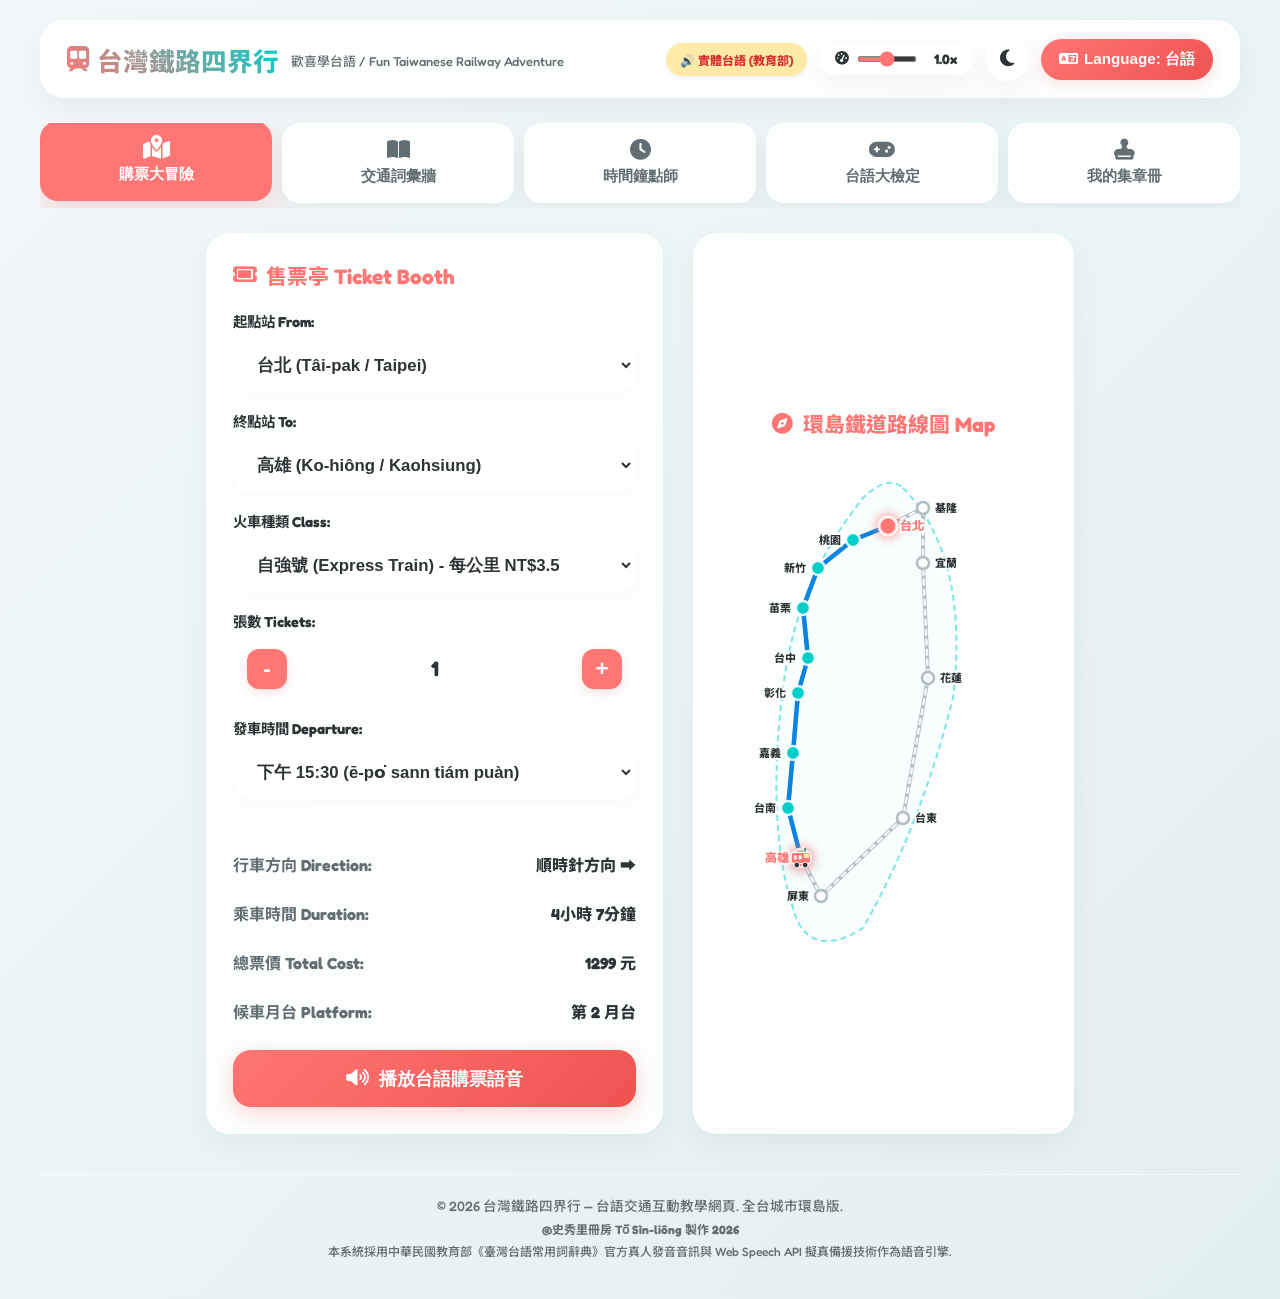
==== index.html @ 5607ff61 "feat: 加入高鐵12站 & 台鐵60+小站詞彙卡至交通詞彙牆 - 新增 hsrStations 陣列 (南港→左營共12站，含台羅拼音) - 新增 traSmallStations 陣列 (西部幹" ====
<!DOCTYPE html>
<html lang="zh-Hant" data-theme="light">
<head>
    <meta charset="UTF-8">
    <meta name="viewport" content="width=device-width, initial-scale=1.0">
    <title>台灣鐵路四界行 — 歡喜學台語 (Tâi-oân Hoé-chhia冒險!)</title>
    <!-- Fonts -->
    <link href="https://fonts.googleapis.com/css2?family=Fredoka:wght@300..700&family=Noto+Sans+TC:wght@100..900&family=Outfit:wght@100..900&display=swap" rel="stylesheet">
    <!-- Font Awesome -->
    <link rel="stylesheet" href="https://cdnjs.cloudflare.com/ajax/libs/font-awesome/6.4.0/css/all.min.css">
    <link rel="stylesheet" href="style.css">
</head>
<body>

    <!-- Header Section -->
    <header>
        <div class="logo-section">
            <h1 id="ui-title"><i class="fa-solid fa-train-subway"></i> 台灣鐵路四界行</h1>
            <small id="ui-subtitle">歡喜學台語 / Fun Taiwanese Railway Adventure</small>
        </div>
        <div class="header-controls">
            <!-- Speech Engine Badge -->
            <span id="speech-engine-badge" class="speech-badge badge-google">🔊 實體台語 (教育部)</span>
            <!-- Speech Rate Slider -->
            <div class="rate-controller" title="調整台語語速 (Speech Speed)">
                <i class="fa-solid fa-gauge-high"></i>
                <input type="range" id="speech-rate" min="0.5" max="1.5" step="0.1" value="1.0" onchange="updateSpeechRate(this.value)" oninput="updateSpeechRateLabel(this.value)" aria-label="Adjust speech rate">
                <span id="speech-rate-label" class="rate-label">1.0x</span>
            </div>
            <!-- Dark Mode Toggle -->
            <button id="theme-toggle-btn" class="btn-icon" onclick="toggleTheme()" aria-label="Toggle Theme" title="切換深色模式">
                <i class="fa-solid fa-moon"></i>
            </button>
            <!-- Language Toggle -->
            <button id="lang-toggle-btn" class="lang-btn" onclick="toggleLanguage()">
                <i class="fa-solid fa-language"></i> <span id="lang-toggle-text">Language: 台語</span>
            </button>
        </div>
    </header>

    <!-- Navigation Tabs -->
    <nav class="nav-tabs" aria-label="Main Navigation">
        <button id="tab-adventure-btn" class="tab-trigger active" onclick="switchTab('adventure')">
            <i class="fa-solid fa-map-location-dot"></i>
            <span id="ui-tab-adventure">購票大冒險</span>
        </button>
        <button id="tab-vocab-btn" class="tab-trigger" onclick="switchTab('vocab')">
            <i class="fa-solid fa-book-open"></i>
            <span id="ui-tab-vocab">交通詞彙牆</span>
        </button>
        <button id="tab-time-btn" class="tab-trigger" onclick="switchTab('time')">
            <i class="fa-solid fa-clock"></i>
            <span id="ui-tab-time">時間鐘點師</span>
        </button>
        <button id="tab-quiz-btn" class="tab-trigger" onclick="switchTab('quiz')">
            <i class="fa-solid fa-gamepad"></i>
            <span id="ui-tab-quiz">台語大檢定</span>
        </button>
        <button id="tab-stamps-btn" class="tab-trigger" onclick="switchTab('stamps')">
            <i class="fa-solid fa-stamp"></i>
            <span id="ui-tab-stamps">我的集章冊</span>
        </button>
    </nav>

    <!-- Main Content Area -->
    <main>
        <!-- Tab 1: Adventure & Booking -->
        <section id="panel-adventure" class="tab-panel adventure-grid active">
            <!-- Interactive Ticket Booth Card -->
            <div class="card">
                <h2 class="card-title" id="ui-booth-title"><i class="fa-solid fa-ticket"></i> 售票亭 Ticket Booth</h2>
                
                <div class="form-group">
                    <label for="start-station" id="ui-label-from">起點站 From:</label>
                    <select id="start-station" onchange="calculateJourney()"></select>
                </div>

                <div class="form-group">
                    <label for="end-station" id="ui-label-to">終點站 To:</label>
                    <select id="end-station" onchange="calculateJourney()"></select>
                </div>

                <div class="form-group">
                    <label for="train-class" id="ui-label-class">火車種類 Class:</label>
                    <select id="train-class" onchange="calculateJourney()">
                        <option value="local">區間車 (Local Train) - 每公里 NT$2.0</option>
                        <option value="express" selected>自強號 (Express Train) - 每公里 NT$3.5</option>
                    </select>
                </div>

                <div class="form-group">
                    <label id="ui-label-passengers">張數 Tickets:</label>
                    <div class="ticket-stepper">
                        <button id="btn-dec-passengers" class="stepper-btn" onclick="changePassengers(-1)" aria-label="Decrease tickets">-</button>
                        <span id="passenger-count" class="stepper-value">1</span>
                        <button id="btn-inc-passengers" class="stepper-btn" onclick="changePassengers(1)" aria-label="Increase tickets">+</button>
                    </div>
                </div>

                <div class="form-group">
                    <label for="departure-time" id="ui-label-dep-time">發車時間 Departure:</label>
                    <select id="departure-time" onchange="calculateJourney()">
                        <option value="08:00">早上 08:00 (tshán-khí peh tiám)</option>
                        <option value="10:30">早上 10:30 (tshán-khí tsa̍p tiám puàn)</option>
                        <option value="13:15">下午 13:15 (ē-po͘ tsı̍t tiám tsa̍p-gōo hun)</option>
                        <option value="15:30" selected>下午 15:30 (ē-po͘ sann tiám puàn)</option>
                        <option value="18:45">晚上 18:45 (am-sî la̍k tiám sì-tsa̍p-gōo hun)</option>
                        <option value="20:00">晚上 20:00 (am-sî peh tiám)</option>
                    </select>
                </div>

                <hr style="border: none; border-top: 1px solid var(--card-border); margin: 20px 0;">

                <!-- Results display -->
                <div class="info-display">
                    <div class="info-row">
                        <span class="info-label" id="ui-info-direction">行車方向 Direction:</span>
                        <span class="info-value"><span id="info-direction">-</span></span>
                    </div>
                    <div class="info-row">
                        <span class="info-label" id="ui-info-duration">乘車時間 Duration:</span>
                        <span class="info-value"><span id="info-duration">-</span></span>
                    </div>
                    <div class="info-row">
                        <span class="info-label" id="ui-info-cost">總票價 Total Cost:</span>
                        <span class="info-value"><span id="info-cost">-</span></span>
                    </div>
                    <div class="info-row">
                        <span class="info-label" id="ui-info-platform">候車月台 Platform:</span>
                        <span class="info-value"><span id="info-platform">-</span></span>
                    </div>
                </div>

                <!-- CTA Audio buttons -->
                <button id="play-journey-btn" class="btn-cta" onclick="playFullJourneyAudio()" disabled>
                    <i class="fa-solid fa-volume-high animate-bounce"></i> <span id="ui-btn-play-journey">播放台語購票語音</span>
                </button>

                <!-- Sentence breakdown display -->
                <div id="journey-sentence-box" class="sentence-display">
                    <p class="sentence-zh" id="journey-sentence-zh"></p>
                    <p class="sentence-tw" id="journey-sentence-tw"></p>
                </div>
            </div>

            <!-- SVG Taiwan Map Card -->
            <div class="card map-card">
                <h2 class="card-title" id="ui-map-title"><i class="fa-solid fa-compass"></i> 環島鐵道路線圖 Map</h2>
                
                <div class="map-svg-container" id="map-container">
                    <!-- Train marker moving along path -->
                    <div id="train-marker" class="train-marker">
                        <svg class="train-icon-svg" viewBox="0 0 100 100">
                            <rect x="15" y="30" width="70" height="40" rx="10" fill="#FF7675" stroke="#FFFFFF" stroke-width="4"/>
                            <rect x="60" y="35" width="20" height="15" rx="3" fill="#FFEAA7"/>
                            <rect x="25" y="40" width="10" height="15" rx="2" fill="#EBF4F6"/>
                            <rect x="42" y="40" width="10" height="15" rx="2" fill="#EBF4F6"/>
                            <circle cx="35" cy="75" r="10" fill="#2D3436" stroke="#FFFFFF" stroke-width="3"/>
                            <circle cx="65" cy="75" r="10" fill="#2D3436" stroke="#FFFFFF" stroke-width="3"/>
                            <path d="M 65 30 L 70 15 L 60 15 Z" fill="#636E72" /> <!-- Smoke stack -->
                            <circle cx="58" cy="10" r="5" fill="#E8F9FF" opacity="0.8"/> <!-- Smoke bubble -->
                        </svg>
                    </div>

                    <!-- SVG Map elements drawn dynamically in app.js -->
                    <svg id="svg-map" width="320" height="500" viewBox="0 0 320 500">
                        <!-- Taiwan boundary contour (simplified SVG path) -->
                        <path class="taiwan-outline" d="M 180 30 C 230 80, 240 160, 230 240 C 210 320, 180 400, 140 470 C 110 490, 80 490, 70 450 C 50 390, 50 310, 60 230 C 70 150, 100 90, 140 40 C 155 25, 170 20, 180 30 Z" />
                        
                        <!-- Circular railway track path -->
                        <path id="svg-rail-track" class="rail-track" d="" />
                        <path id="svg-rail-track-dashed" class="rail-track-dashed" d="" />
                        <path id="svg-rail-active-path" class="rail-active-path" d="" />

                        <!-- Group for station points -->
                        <g id="svg-stations-group"></g>
                    </svg>
                </div>
            </div>
        </section>

        <!-- Tab 2: Vocabulary Wall -->
        <section id="panel-vocab" class="tab-panel card">
            <h2 class="card-title" id="ui-vocab-title"><i class="fa-solid fa-book-open"></i> 交通台語詞彙牆 Vocabulary</h2>
            <!-- Filter buttons -->
            <div class="vocab-filter">
                <button class="filter-btn active" id="btn-filter-all" onclick="filterVocab('all')">全部 All</button>
                <button class="filter-btn" id="btn-filter-vehicles" onclick="filterVocab('vehicles')">交通工具 Vehicles</button>
                <button class="filter-btn" id="btn-filter-stations" onclick="filterVocab('stations')">鐵路場景 Stations</button>
                <button class="filter-btn filter-btn-tra" id="btn-filter-tra-station" onclick="filterVocab('tra-station')">🚂 台鐵各站 TRA</button>
                <button class="filter-btn filter-btn-hsr" id="btn-filter-hsr-station" onclick="filterVocab('hsr-station')">🚄 高鐵各站 HSR</button>
            </div>
            <!-- Vocabulary Grid -->
            <div class="vocab-grid" id="vocab-container"></div>
        </section>

        <!-- Tab 3: Interactive Time / Clock Trainer -->
        <section id="panel-time" class="tab-panel two-col-layout">
            <!-- Left: Interactive Clock -->
            <div class="card clock-container">
                <h2 class="card-title" id="ui-clock-title"><i class="fa-solid fa-circle-notch"></i> 撥撥看時鐘 Clock Trainer</h2>
                
                <div class="interactive-clock" id="interactive-clock">
                    <div class="clock-face">
                        <div class="clock-number clock-12">12</div>
                        <div class="clock-number clock-3">3</div>
                        <div class="clock-number clock-6">6</div>
                        <div class="clock-number clock-9">9</div>
                        <div class="clock-center"></div>
                        <!-- Clock hands -->
                        <div id="clock-hour-hand" class="clock-hand hour"></div>
                        <div id="clock-min-hand" class="clock-hand minute"></div>
                    </div>
                </div>

                <div class="clock-setter-panel">
                    <div class="time-readout" id="clock-time-digital">15:30</div>
                    <div class="time-readout-pinyin" id="clock-time-tw">下午三點半<br><small>ē-po͘ sann tiám puàn</small></div>
                </div>
            </div>

            <!-- Right: Time Learning & Control -->
            <div class="card">
                <h2 class="card-title" id="ui-time-learn-title"><i class="fa-solid fa-graduation-cap"></i> 時間台語發音教室</h2>
                
                <div class="form-group">
                    <label id="ui-label-adjust-time">微調時間 Adjust Time:</label>
                    <div class="clock-controls">
                        <button class="btn-ctrl" id="btn-clock-dec-1h" onclick="adjustClockTime(-60)" title="減少一小時"><i class="fa-solid fa-circle-minus"></i> -1h</button>
                        <button class="btn-ctrl" id="btn-clock-dec-15m" onclick="adjustClockTime(-15)" title="減少十五分"><i class="fa-solid fa-minus"></i> -15m</button>
                        <button class="btn-ctrl" id="btn-clock-inc-15m" onclick="adjustClockTime(15)" title="增加十五分"><i class="fa-solid fa-plus"></i> +15m</button>
                        <button class="btn-ctrl" id="btn-clock-inc-1h" onclick="adjustClockTime(60)" title="增加一小時"><i class="fa-solid fa-circle-plus"></i> +1h</button>
                    </div>
                </div>

                <!-- Fast preset options -->
                <div class="form-group" style="margin-top: 25px;">
                    <label id="ui-label-preset-time">常見火車發車時間 Presets:</label>
                    <div style="display: flex; flex-wrap: wrap; gap: 10px; margin-top: 8px;">
                        <button class="btn-ctrl" id="btn-clock-preset-8-0" onclick="setClockTime(8, 0)">08:00 (八點整)</button>
                        <button class="btn-ctrl" id="btn-clock-preset-10-30" onclick="setClockTime(10, 30)">10:30 (十點半)</button>
                        <button class="btn-ctrl" id="btn-clock-preset-12-15" onclick="setClockTime(12, 15)">12:15 (十二點十五分)</button>
                        <button class="btn-ctrl" id="btn-clock-preset-15-30" onclick="setClockTime(15, 30)">15:30 (三點半)</button>
                        <button class="btn-ctrl" id="btn-clock-preset-17-45" onclick="setClockTime(17, 45)">17:45 (五點四十五分)</button>
                        <button class="btn-ctrl" id="btn-clock-preset-20-0" onclick="setClockTime(20, 0)">20:00 (八點整)</button>
                    </div>
                </div>

                <hr style="border: none; border-top: 1px solid var(--card-border); margin: 25px 0;">

                <button class="btn-cta" id="play-clock-btn" onclick="playClockAudio()">
                    <i class="fa-solid fa-volume-high animate-bounce"></i> <span id="ui-btn-play-clock">播放台語時間發音</span>
                </button>
            </div>
        </section>

        <!-- Tab 4: Challenges & Quiz -->
        <section id="panel-quiz" class="tab-panel card">
            <h2 class="card-title" id="ui-quiz-title"><i class="fa-solid fa-gamepad"></i> 台語大檢定 Challenge Mode</h2>

            <!-- Welcome/Select Mode panel -->
            <div id="quiz-welcome-panel" class="quiz-welcome">
                <span class="welcome-emoji">🎫</span>
                <h3 style="font-size: 1.6rem; font-weight: 800; margin-bottom: 10px;" id="ui-quiz-welcome-title">準備接受台語大挑戰了嗎？</h3>
                <p style="color: var(--text-light); line-height: 1.6;" id="ui-quiz-welcome-desc">
                    我們提供兩大交通檢定關卡！點選按鈕後將隨機播放 10 題台語語音，在時限內選出正確答案。
                    答對 8 題以上即可解鎖該城市的精美火車紀念印章喔！
                </p>
                <div class="quiz-select-btns">
                    <button class="btn-quiz-select primary" id="btn-quiz-seller" onclick="startQuiz('seller')">
                        <i class="fa-solid fa-user-tie"></i>
                        <span id="ui-quiz-seller-name">售票員聽力挑戰</span>
                        <small style="font-weight: 500; font-size: 0.75rem; opacity: 0.8;">目的地與車票數量聽力</small>
                    </button>
                    <button class="btn-quiz-select" id="btn-quiz-time" onclick="startQuiz('time')">
                        <i class="fa-solid fa-clock-rotate-left"></i>
                        <span id="ui-quiz-time-name">發車時刻聽力挑戰</span>
                        <small style="font-weight: 500; font-size: 0.75rem; opacity: 0.8;">火車時刻與時間聽力</small>
                    </button>
                </div>
            </div>

            <!-- Active Quiz panel -->
            <div id="quiz-game-panel" class="quiz-container">
                <div class="quiz-header">
                    <div class="quiz-stat"><i class="fa-solid fa-circle-question"></i> <span id="quiz-progress-text">問題 1 / 10</span></div>
                    <div class="quiz-stat" id="quiz-score-display"><i class="fa-solid fa-star" style="color: var(--accent);"></i> 分數: 0</div>
                    <div class="quiz-stat" id="quiz-timer-display" style="color: var(--primary);"><i class="fa-solid fa-hourglass-half"></i> 剩餘: 20s</div>
                </div>

                <!-- Timer progress bar -->
                <div class="timer-bar-container">
                    <div id="quiz-timer-bar" class="timer-bar"></div>
                </div>

                <div class="quiz-body">
                    <!-- Play voice button -->
                    <div class="audio-box">
                        <button class="btn-play-audio" id="quiz-audio-play-btn" onclick="playQuizQuestionAudio()" aria-label="Play question audio">
                            <i class="fa-solid fa-volume-high"></i>
                        </button>
                    </div>

                    <p class="quiz-question-txt" id="quiz-question-prompt">請點擊上方按鈕播放題目，並選出正確答案：</p>

                    <!-- Multiple choice options -->
                    <div class="quiz-options" id="quiz-options-container">
                        <button class="option-btn">選項一</button>
                        <button class="option-btn">選項二</button>
                        <button class="option-btn">選項三</button>
                        <button class="option-btn">選項四</button>
                    </div>

                    <div class="quiz-feedback" id="quiz-feedback-text"></div>
                </div>
            </div>

            <!-- Quiz Result panel -->
            <div id="quiz-result-panel" class="quiz-result">
                <div class="result-header" id="quiz-result-title">挑戰結束！</div>
                <div class="result-score" id="quiz-result-score">您的得分：8 / 10 題</div>
                
                <div class="result-rewards" id="quiz-rewards-box">
                    <p class="stamp-unlock-txt" id="quiz-unlock-stamp-label"><i class="fa-solid fa-gift"></i> 恭喜獲得新車站紀念章！</p>
                    <div class="unlocked-stamp-item" id="quiz-unlocked-stamp-display">
                        <!-- Filled in dynamically -->
                    </div>
                </div>

                <button class="btn-cta" id="quiz-retry-btn" onclick="resetQuizInterface()">
                    <i class="fa-solid fa-rotate-left"></i> <span id="ui-btn-retry">返回檢定選單</span>
                </button>
            </div>
        </section>

        <!-- Tab 5: Stamps Booklet -->
        <section id="panel-stamps" class="tab-panel card">
            <h2 class="card-title" id="ui-stamps-title"><i class="fa-solid fa-stamp"></i> 我的鐵道集章冊 Stamp Album</h2>
            <p style="color: var(--text-light); margin-bottom: 25px;" id="ui-stamps-desc">
                在「台語大檢定」中答對 8 題以上即可隨機獲得一個城市的限定紀念章。收集越多，代表你已經搭著火車玩遍了全台灣！
            </p>
            <!-- Grid of stamps -->
            <div class="stamp-grid" id="stamps-container"></div>
        </section>
    </main>

    <!-- Footer -->
    <footer>
        <p>© 2026 台灣鐵路四界行 — 台語交通互動教學網頁. 全台城市環島版.</p>
        <p style="font-size: 0.75rem; margin-top: 5px; font-weight: 700;">@史秀里冊房 Tō͘ Sìn-liông 製作 2026</p>
        <p style="font-size: 0.75rem; margin-top: 5px;">本系統採用中華民國教育部《臺灣台語常用詞辭典》官方真人發音音訊與 Web Speech API 擬真備援技術作為語音引擎.</p>
    </footer>

    <script src="app.js"></script>
</body>
</html>
---- style.css ----
:root {
    --primary: #FF7675;
    --primary-hover: #EF5350;
    --secondary: #00CEC9;
    --secondary-hover: #00B894;
    --accent: #FFEAA7;
    --bg-gradient: linear-gradient(135deg, #F3F8FA 0%, #EBF4F6 50%, #E2EFF1 100%);
    --card-bg: rgba(255, 255, 255, 0.85);
    --card-border: rgba(255, 255, 255, 0.6);
    --text: #2D3436;
    --text-light: #636E72;
    --rail-color: #B2BEC3;
    --rail-active: #0984E3;
    --shadow: 0 10px 30px rgba(0, 0, 0, 0.05);
    --shadow-active: 0 15px 35px rgba(255, 118, 117, 0.25);
    --border-radius: 24px;
    --transition: all 0.3s cubic-bezier(0.4, 0, 0.2, 1);
}

[data-theme="dark"] {
    --primary: #FF7675;
    --primary-hover: #FF8E8D;
    --secondary: #00CEC9;
    --secondary-hover: #81ECEC;
    --accent: #FDCB6E;
    --bg-gradient: linear-gradient(135deg, #1E272E 0%, #0F171E 100%);
    --card-bg: rgba(30, 39, 46, 0.85);
    --card-border: rgba(255, 255, 255, 0.1);
    --text: #F5F6FA;
    --text-light: #A5B1C2;
    --rail-color: #485460;
    --rail-active: #00D2D3;
    --shadow: 0 10px 30px rgba(0, 0, 0, 0.3);
    --shadow-active: 0 15px 35px rgba(255, 118, 117, 0.4);
}

* {
    box-sizing: border-box;
    margin: 0;
    padding: 0;
    -webkit-tap-highlight-color: transparent;
}

body {
    font-family: 'Fredoka', 'Noto Sans TC', 'Outfit', sans-serif;
    background: var(--bg-gradient);
    color: var(--text);
    min-height: 100vh;
    padding: 20px 10px;
    display: flex;
    flex-direction: column;
    align-items: center;
    transition: background 0.5s ease, color 0.3s ease;
    overflow-x: hidden;
}

header {
    width: 100%;
    max-width: 1200px;
    display: flex;
    justify-content: space-between;
    align-items: center;
    padding: 15px 25px;
    background: var(--card-bg);
    backdrop-filter: blur(15px);
    -webkit-backdrop-filter: blur(15px);
    border: 2px solid var(--card-border);
    border-radius: var(--border-radius);
    box-shadow: var(--shadow);
    margin-bottom: 25px;
    transition: var(--transition);
}

.logo-section {
    display: flex;
    align-items: center;
    gap: 12px;
}

.logo-section h1 {
    font-size: 1.6rem;
    font-weight: 800;
    background: linear-gradient(45deg, var(--primary), var(--secondary));
    -webkit-background-clip: text;
    -webkit-text-fill-color: transparent;
    display: flex;
    align-items: center;
    gap: 8px;
}

.logo-section small {
    display: block;
    font-size: 0.8rem;
    color: var(--text-light);
    font-weight: 500;
    margin-top: 2px;
}

.header-controls {
    display: flex;
    align-items: center;
    gap: 12px;
}

.btn-icon {
    background: var(--card-bg);
    border: 2px solid var(--card-border);
    color: var(--text);
    width: 44px;
    height: 44px;
    border-radius: 50%;
    cursor: pointer;
    display: flex;
    align-items: center;
    justify-content: center;
    font-size: 1.2rem;
    box-shadow: var(--shadow);
    transition: var(--transition);
}

.btn-icon:hover {
    transform: translateY(-2px) scale(1.05);
    background: var(--primary);
    color: white;
    border-color: var(--primary);
}

.lang-btn {
    background: linear-gradient(135deg, var(--primary) 0%, var(--primary-hover) 100%);
    color: white;
    border: none;
    padding: 10px 18px;
    font-size: 0.95rem;
    font-weight: 700;
    border-radius: 50px;
    cursor: pointer;
    box-shadow: 0 4px 15px rgba(255, 118, 117, 0.2);
    display: flex;
    align-items: center;
    gap: 6px;
    transition: var(--transition);
}

.lang-btn:hover {
    transform: translateY(-2px);
    box-shadow: 0 6px 20px rgba(255, 118, 117, 0.35);
}

/* Navigation Tabs */
.nav-tabs {
    width: 100%;
    max-width: 1200px;
    display: flex;
    gap: 10px;
    margin-bottom: 25px;
    overflow-x: auto;
    padding-bottom: 5px;
    scrollbar-width: none; /* Firefox */
}

.nav-tabs::-webkit-scrollbar {
    display: none; /* Safari and Chrome */
}

.tab-trigger {
    flex: 1;
    min-width: 120px;
    padding: 14px 10px;
    background: var(--card-bg);
    backdrop-filter: blur(10px);
    border: 2px solid var(--card-border);
    border-radius: 18px;
    color: var(--text-light);
    font-size: 0.95rem;
    font-weight: 700;
    cursor: pointer;
    display: flex;
    flex-direction: column;
    align-items: center;
    gap: 6px;
    box-shadow: var(--shadow);
    transition: var(--transition);
}

.tab-trigger i {
    font-size: 1.3rem;
    transition: var(--transition);
}

.tab-trigger:hover {
    color: var(--primary);
    transform: translateY(-2px);
    border-color: var(--primary);
}

.tab-trigger.active {
    background: var(--primary);
    color: white;
    border-color: var(--primary);
    box-shadow: var(--shadow-active);
    transform: translateY(-2px);
}

.tab-trigger.active i {
    transform: scale(1.15);
}

/* Panels */
.tab-panel {
    display: none;
    width: 100%;
    max-width: 1200px;
    animation: fadeIn 0.4s ease forwards;
}

.tab-panel.active {
    display: grid;
}

@keyframes fadeIn {
    from {
        opacity: 0;
        transform: translateY(10px);
    }
    to {
        opacity: 1;
        transform: translateY(0);
    }
}

/* Grid Layouts */
.adventure-grid {
    grid-template-columns: 1.2fr 1fr;
    gap: 30px;
}

.two-col-layout {
    grid-template-columns: 1fr 1.2fr;
    gap: 30px;
}

@media (max-width: 900px) {
    header {
        flex-direction: column;
        gap: 15px;
        text-align: center;
        padding: 20px;
    }
    
    .logo-section {
        flex-direction: column;
        gap: 4px;
        align-items: center;
    }
    
    .header-controls {
        flex-wrap: wrap;
        justify-content: center;
        gap: 10px;
        width: 100%;
    }

    .adventure-grid, .two-col-layout {
        grid-template-columns: 1fr;
    }
}

@media (max-width: 600px) {
    header {
        padding: 10px 15px;
        margin-bottom: 15px;
    }
    
    .logo-section h1 {
        font-size: 1.25rem;
    }
    
    .logo-section small {
        font-size: 0.7rem;
    }
    
    .header-controls {
        gap: 8px;
    }
    
    .speech-badge {
        font-size: 0.7rem;
        padding: 6px 10px;
    }
    
    .rate-controller {
        padding: 4px 10px;
        font-size: 0.75rem;
        gap: 6px;
    }
    
    .rate-controller input[type="range"] {
        width: 45px;
    }
    
    .rate-label {
        min-width: 25px;
    }
    
    .lang-btn {
        padding: 6px 12px;
        font-size: 0.8rem;
    }
    
    .btn-icon {
        width: 36px;
        height: 36px;
        font-size: 1rem;
    }
    
    .tab-trigger {
        min-width: 95px;
        padding: 10px 6px;
        font-size: 0.8rem;
        border-radius: 14px;
        gap: 4px;
    }
    
    .tab-trigger i {
        font-size: 1.05rem;
    }
    
    .card {
        padding: 15px;
        border-radius: 18px;
    }

    .card-title {
        font-size: 1.15rem;
        margin-bottom: 15px;
    }
    
    .clock-controls {
        display: grid;
        grid-template-columns: 1fr 1fr;
        gap: 10px;
        width: 100%;
        max-width: 280px;
        margin: 0 auto;
    }
    
    .btn-ctrl {
        padding: 8px 12px;
        font-size: 0.85rem;
        justify-content: center;
    }
    
    .quiz-select-btns {
        flex-direction: column;
        width: 100%;
        max-width: 320px;
        margin: 25px auto 0;
        gap: 12px;
    }
    
    .btn-quiz-select {
        width: 100%;
        padding: 12px 20px;
        font-size: 1rem;
    }
    
    .vocab-filter {
        flex-wrap: wrap;
        gap: 6px;
    }
    
    .filter-btn {
        padding: 6px 12px;
        font-size: 0.85rem;
    }
}

/* Cards */
.card {
    background: var(--card-bg);
    backdrop-filter: blur(15px);
    -webkit-backdrop-filter: blur(15px);
    border: 2px solid var(--card-border);
    border-radius: var(--border-radius);
    padding: 25px;
    box-shadow: var(--shadow);
    transition: var(--transition);
    position: relative;
    overflow: hidden;
}

.card:hover {
    box-shadow: 0 15px 35px rgba(0, 0, 0, 0.08);
}

.card-title {
    font-size: 1.3rem;
    font-weight: 800;
    margin-bottom: 20px;
    color: var(--primary);
    display: flex;
    align-items: center;
    gap: 10px;
}

.badge-row {
    display: flex;
    justify-content: flex-end;
    margin-bottom: 15px;
}

.speech-badge {
    font-size: 0.75rem;
    font-weight: 800;
    padding: 8px 14px;
    border-radius: 50px;
    box-shadow: 0 2px 5px rgba(0,0,0,0.05);
    transition: var(--transition);
}

.rate-controller {
    display: flex;
    align-items: center;
    gap: 8px;
    background: var(--card-bg);
    border: 2px solid var(--card-border);
    padding: 6px 14px;
    border-radius: 50px;
    box-shadow: var(--shadow);
    color: var(--text);
    font-size: 0.85rem;
    font-weight: 700;
}

.rate-controller input[type="range"] {
    width: 60px;
    accent-color: var(--primary);
    cursor: pointer;
    height: 6px;
    border-radius: 3px;
    outline: none;
}

.rate-label {
    min-width: 32px;
    text-align: right;
    font-variant-numeric: tabular-nums;
}

.badge-google {
    background: #FFEAA7;
    color: #D63031;
}

.badge-local {
    background: #E17055;
    color: white;
}

/* Form Controls */
.form-group {
    margin-bottom: 18px;
}

.form-group label {
    display: block;
    font-weight: 700;
    font-size: 0.9rem;
    margin-bottom: 8px;
    color: var(--text);
}

select {
    width: 100%;
    padding: 14px 18px;
    font-size: 1.05rem;
    font-weight: 600;
    color: var(--text);
    background: var(--card-bg);
    border: 2px solid var(--card-border);
    border-radius: 16px;
    outline: none;
    cursor: pointer;
    box-shadow: 0 4px 10px rgba(0,0,0,0.02);
    transition: var(--transition);
}

select:focus {
    border-color: var(--primary);
    box-shadow: 0 0 0 4px rgba(255, 118, 117, 0.15);
}

.ticket-stepper {
    display: flex;
    align-items: center;
    justify-content: space-between;
    padding: 8px 12px;
    border: 2px solid var(--card-border);
    border-radius: 16px;
    background: rgba(255, 255, 255, 0.3);
}

.stepper-btn {
    width: 40px;
    height: 40px;
    border-radius: 12px;
    border: none;
    background: var(--primary);
    color: white;
    font-size: 1.4rem;
    font-weight: 700;
    cursor: pointer;
    display: flex;
    align-items: center;
    justify-content: center;
    box-shadow: 0 4px 10px rgba(255, 118, 117, 0.2);
    transition: var(--transition);
}

.stepper-btn:hover:not(:disabled) {
    transform: scale(1.05);
    background: var(--primary-hover);
}

.stepper-btn:disabled {
    background: #BDC3C7;
    cursor: not-allowed;
    box-shadow: none;
}

.stepper-value {
    font-size: 1.3rem;
    font-weight: 800;
}

/* Info Display Card */
.info-row {
    display: flex;
    justify-content: space-between;
    padding: 12px 0;
    border-bottom: 1px dashed var(--card-border);
}

.info-row:last-child {
    border-bottom: none;
}

.info-label {
    font-weight: 700;
    color: var(--text-light);
}

.info-value {
    font-weight: 800;
    color: var(--text);
    text-align: right;
}

.info-value .tai-pinyin {
    display: block;
    font-size: 0.8rem;
    color: var(--primary);
    font-weight: 600;
}

/* Button Call-To-Action */
.btn-cta {
    width: 100%;
    padding: 16px;
    border: none;
    border-radius: 18px;
    background: linear-gradient(135deg, var(--primary) 0%, var(--primary-hover) 100%);
    color: white;
    font-size: 1.15rem;
    font-weight: 800;
    cursor: pointer;
    box-shadow: 0 6px 20px rgba(255, 118, 117, 0.3);
    display: flex;
    align-items: center;
    justify-content: center;
    gap: 10px;
    margin-top: 15px;
    transition: var(--transition);
}

.btn-cta:hover:not(:disabled) {
    transform: translateY(-2px);
    box-shadow: 0 10px 25px rgba(255, 118, 117, 0.45);
}

.btn-cta:active:not(:disabled) {
    transform: translateY(0);
}

.btn-cta:disabled {
    background: #BDC3C7;
    cursor: not-allowed;
    box-shadow: none;
}

.sentence-display {
    margin-top: 15px;
    padding: 15px;
    background: rgba(255, 234, 167, 0.15);
    border-left: 5px solid var(--accent);
    border-radius: 0 16px 16px 0;
    display: none;
    animation: slideDown 0.3s ease forwards;
}

.sentence-display.active {
    display: block;
}

.sentence-zh {
    font-weight: 800;
    font-size: 1.05rem;
    margin-bottom: 5px;
}

.sentence-tw {
    font-size: 0.95rem;
    color: var(--primary);
    font-weight: 700;
    line-height: 1.4;
}

@keyframes slideDown {
    from { opacity: 0; transform: translateY(-5px); }
    to { opacity: 1; transform: translateY(0); }
}

/* Map Display */
.map-card {
    display: flex;
    flex-direction: column;
    align-items: center;
    justify-content: center;
    min-height: 520px;
}

.map-svg-container {
    position: relative;
    width: 100%;
    max-width: 320px;
    height: auto;
    aspect-ratio: 320 / 500;
}

#svg-map {
    width: 100%;
    height: 100%;
}

.taiwan-outline {
    fill: rgba(0, 206, 203, 0.03);
    stroke: var(--secondary);
    stroke-width: 2;
    stroke-dasharray: 6 4;
    opacity: 0.5;
}

.rail-track {
    fill: none;
    stroke: var(--rail-color);
    stroke-width: 4;
    stroke-linecap: round;
    stroke-linejoin: round;
    transition: var(--transition);
}

.rail-track-dashed {
    fill: none;
    stroke: var(--card-bg);
    stroke-width: 2.5;
    stroke-dasharray: 5 5;
    stroke-linecap: round;
    stroke-linejoin: round;
}

.rail-active-path {
    fill: none;
    stroke: var(--rail-active);
    stroke-width: 4.5;
    stroke-linecap: round;
    stroke-linejoin: round;
    stroke-dasharray: 1000;
    stroke-dashoffset: 1000;
    animation: drawPath 1.2s ease forwards;
}

@keyframes drawPath {
    to { stroke-dashoffset: 0; }
}

.station-point {
    cursor: pointer;
    transition: var(--transition);
}

.station-point circle {
    fill: var(--card-bg);
    stroke: var(--rail-color);
    stroke-width: 2.5;
    transition: var(--transition);
}

.station-point text {
    font-family: inherit;
    font-weight: 800;
    font-size: 11px;
    fill: var(--text);
    text-shadow: 2px 2px 0 var(--card-bg), -2px -2px 0 var(--card-bg), 2px -2px 0 var(--card-bg), -2px 2px 0 var(--card-bg);
    transition: var(--transition);
    user-select: none;
}

.station-point:hover circle {
    transform: scale(1.3);
    stroke: var(--primary);
    fill: var(--accent);
}

.station-point.active circle {
    fill: var(--primary);
    stroke: var(--card-bg);
    stroke-width: 3;
    r: 9;
    filter: drop-shadow(0 0 6px var(--primary));
}

.station-point.active text {
    fill: var(--primary);
    font-size: 12px;
}

.station-point.in-route circle {
    fill: var(--secondary);
    stroke: var(--card-bg);
    r: 7;
}

.train-marker {
    position: absolute;
    width: 28px;
    height: 28px;
    z-index: 10;
    pointer-events: none;
    display: none;
    transition: left 0.6s cubic-bezier(0.25, 1, 0.5, 1), top 0.6s cubic-bezier(0.25, 1, 0.5, 1);
    transform: translate(-50%, -50%);
}

.train-marker.active {
    display: block;
}

.train-icon-svg {
    width: 100%;
    height: 100%;
    filter: drop-shadow(0 4px 8px rgba(0,0,0,0.15));
    animation: chug-animation 0.2s infinite alternate;
}

@keyframes chug-animation {
    0% { transform: translateY(0) rotate(-2deg); }
    100% { transform: translateY(-2px) rotate(2deg); }
}

/* Vocabulary Tab */
.vocab-filter {
    display: flex;
    gap: 10px;
    margin-bottom: 20px;
    width: 100%;
    justify-content: center;
}

.filter-btn {
    padding: 8px 16px;
    border: 2px solid var(--card-border);
    background: var(--card-bg);
    color: var(--text);
    border-radius: 50px;
    font-weight: 700;
    cursor: pointer;
    box-shadow: var(--shadow);
    transition: var(--transition);
}

.filter-btn.active {
    background: var(--secondary);
    color: white;
    border-color: var(--secondary);
}

.vocab-grid {
    display: grid;
    grid-template-columns: repeat(auto-fill, minmax(180px, 1fr));
    gap: 20px;
    width: 100%;
}

.vocab-card {
    background: var(--card-bg);
    border: 2px solid var(--card-border);
    border-radius: var(--border-radius);
    padding: 20px;
    text-align: center;
    box-shadow: var(--shadow);
    cursor: pointer;
    transition: var(--transition);
    position: relative;
}

.vocab-card:hover {
    transform: translateY(-5px);
    border-color: var(--primary);
    box-shadow: 0 12px 25px rgba(255, 118, 117, 0.15);
}

.vocab-emoji {
    font-size: 2.8rem;
    margin-bottom: 12px;
    display: inline-block;
    transition: var(--transition);
}

.vocab-card:hover .vocab-emoji {
    transform: scale(1.15) rotate(5deg);
}

.vocab-zh {
    font-size: 1.15rem;
    font-weight: 800;
    margin-bottom: 4px;
}

.vocab-pinyin {
    font-size: 0.85rem;
    color: var(--primary);
    font-weight: 700;
    margin-bottom: 8px;
}

.vocab-en {
    font-size: 0.8rem;
    color: var(--text-light);
    font-weight: 500;
}

/* Vocab filter wrap on small screens */
.vocab-filter {
    flex-wrap: wrap;
}

/* 台鐵站 TRA Station filter button */
.filter-btn-tra {
    border-color: #0984E3;
    color: #0984E3;
}
.filter-btn-tra.active {
    background: #0984E3;
    color: white;
    border-color: #0984E3;
}

/* 高鐵站 HSR Station filter button */
.filter-btn-hsr {
    border-color: #6C5CE7;
    color: #6C5CE7;
}
.filter-btn-hsr.active {
    background: #6C5CE7;
    color: white;
    border-color: #6C5CE7;
}

/* TRA card accent */
.vocab-card.card-tra {
    border-color: rgba(9, 132, 227, 0.35);
    background: linear-gradient(135deg, var(--card-bg) 60%, rgba(9, 132, 227, 0.08) 100%);
}
.vocab-card.card-tra:hover {
    border-color: #0984E3;
    box-shadow: 0 12px 25px rgba(9, 132, 227, 0.18);
}
.vocab-card.card-tra .vocab-pinyin {
    color: #0984E3;
}

/* HSR card accent */
.vocab-card.card-hsr {
    border-color: rgba(108, 92, 231, 0.35);
    background: linear-gradient(135deg, var(--card-bg) 60%, rgba(108, 92, 231, 0.08) 100%);
}
.vocab-card.card-hsr:hover {
    border-color: #6C5CE7;
    box-shadow: 0 12px 25px rgba(108, 92, 231, 0.18);
}
.vocab-card.card-hsr .vocab-pinyin {
    color: #6C5CE7;
}


/* Time & Clock Tab */
.clock-container {
    display: flex;
    flex-direction: column;
    align-items: center;
    justify-content: center;
    padding: 10px;
}

.interactive-clock {
    width: 250px;
    height: 250px;
    background: var(--card-bg);
    border: 8px solid var(--secondary);
    border-radius: 50%;
    position: relative;
    box-shadow: 0 10px 25px rgba(0,206,203,0.15);
    margin-bottom: 25px;
    user-select: none;
    touch-action: none;
}

.clock-face {
    width: 100%;
    height: 100%;
    position: relative;
}

.clock-center {
    width: 14px;
    height: 14px;
    background: var(--text);
    border: 3px solid var(--secondary);
    border-radius: 50%;
    position: absolute;
    top: 50%;
    left: 50%;
    transform: translate(-50%, -50%);
    z-index: 5;
}

.clock-hand {
    position: absolute;
    bottom: 50%;
    left: 50%;
    transform-origin: bottom center;
    border-radius: 10px;
    z-index: 3;
}

.clock-hand.hour {
    width: 6px;
    height: 65px;
    background: var(--text);
}

.clock-hand.minute {
    width: 4px;
    height: 95px;
    background: var(--primary);
}

.clock-number {
    position: absolute;
    width: 30px;
    height: 30px;
    text-align: center;
    line-height: 30px;
    font-weight: 800;
    font-size: 1.1rem;
    color: var(--text);
}

.clock-12 { top: 10px; left: 50%; transform: translateX(-50%); }
.clock-3 { right: 10px; top: 50%; transform: translateY(-50%); }
.clock-6 { bottom: 10px; left: 50%; transform: translateX(-50%); }
.clock-9 { left: 10px; top: 50%; transform: translateY(-50%); }

.clock-setter-panel {
    display: flex;
    flex-direction: column;
    align-items: center;
    gap: 15px;
    width: 100%;
}

.time-readout {
    font-size: 1.8rem;
    font-weight: 800;
    color: var(--text);
    text-align: center;
}

.time-readout-pinyin {
    font-size: 1.1rem;
    font-weight: 700;
    color: var(--primary);
    margin-top: 5px;
    text-align: center;
}

.clock-controls {
    display: flex;
    gap: 12px;
}

.btn-ctrl {
    padding: 10px 18px;
    border: 2px solid var(--card-border);
    background: var(--card-bg);
    color: var(--text);
    border-radius: 16px;
    font-weight: 700;
    cursor: pointer;
    display: flex;
    align-items: center;
    gap: 6px;
    transition: var(--transition);
}

.btn-ctrl:hover {
    border-color: var(--secondary);
    color: var(--secondary);
    transform: translateY(-1px);
}

/* Quiz Tab & Challenge Panel */
.quiz-welcome {
    text-align: center;
    max-width: 600px;
    margin: 40px auto;
}

.welcome-emoji {
    font-size: 4rem;
    margin-bottom: 20px;
    display: block;
}

.quiz-select-btns {
    display: flex;
    gap: 20px;
    justify-content: center;
    margin-top: 25px;
}

.btn-quiz-select {
    padding: 15px 30px;
    border: none;
    border-radius: 20px;
    background: linear-gradient(135deg, var(--secondary) 0%, var(--secondary-hover) 100%);
    color: white;
    font-size: 1.1rem;
    font-weight: 800;
    cursor: pointer;
    box-shadow: 0 4px 15px rgba(0,206,203,0.2);
    display: flex;
    flex-direction: column;
    align-items: center;
    gap: 6px;
    transition: var(--transition);
}

.btn-quiz-select.primary {
    background: linear-gradient(135deg, var(--primary) 0%, var(--primary-hover) 100%);
    box-shadow: 0 4px 15px rgba(255, 118, 117, 0.2);
}

.btn-quiz-select:hover {
    transform: translateY(-3px);
    box-shadow: 0 8px 25px rgba(0,0,0,0.15);
}

.quiz-container {
    display: none;
}

.quiz-container.active {
    display: flex;
    flex-direction: column;
}

.quiz-header {
    display: flex;
    justify-content: space-between;
    align-items: center;
    margin-bottom: 25px;
    padding-bottom: 15px;
    border-bottom: 2px solid var(--card-border);
}

.quiz-stat {
    font-size: 1.1rem;
    font-weight: 800;
    display: flex;
    align-items: center;
    gap: 6px;
}

.timer-bar-container {
    width: 100%;
    height: 8px;
    background: rgba(0,0,0,0.05);
    border-radius: 10px;
    overflow: hidden;
    margin-bottom: 25px;
}

.timer-bar {
    height: 100%;
    width: 100%;
    background: var(--primary);
    transition: width 1s linear;
}

.quiz-body {
    display: flex;
    flex-direction: column;
    align-items: center;
    text-align: center;
}

.audio-box {
    margin-bottom: 25px;
}

.btn-play-audio {
    width: 76px;
    height: 76px;
    border-radius: 50%;
    border: none;
    background: var(--primary);
    color: white;
    font-size: 2rem;
    cursor: pointer;
    display: flex;
    align-items: center;
    justify-content: center;
    box-shadow: 0 8px 25px rgba(255, 118, 117, 0.35);
    animation: ripple 2s infinite;
    transition: var(--transition);
}

.btn-play-audio:hover {
    transform: scale(1.05);
    background: var(--primary-hover);
}

@keyframes ripple {
    0% { box-shadow: 0 0 0 0 rgba(255, 118, 117, 0.4); }
    70% { box-shadow: 0 0 0 15px rgba(255, 118, 117, 0); }
    100% { box-shadow: 0 0 0 0 rgba(255, 118, 117, 0); }
}

.quiz-question-txt {
    font-size: 1.3rem;
    font-weight: 800;
    margin-bottom: 25px;
    max-width: 500px;
}

.quiz-options {
    display: grid;
    grid-template-columns: 1fr 1fr;
    gap: 15px;
    width: 100%;
    max-width: 550px;
}

@media (max-width: 500px) {
    .quiz-options {
        grid-template-columns: 1fr;
    }
}

.option-btn {
    padding: 16px 20px;
    border: 2px solid var(--card-border);
    background: var(--card-bg);
    color: var(--text);
    border-radius: 18px;
    font-size: 1.05rem;
    font-weight: 700;
    cursor: pointer;
    box-shadow: var(--shadow);
    transition: var(--transition);
    text-align: center;
}

.option-btn:hover:not(:disabled) {
    border-color: var(--secondary);
    background: rgba(0, 206, 203, 0.05);
    transform: translateY(-2px);
}

.option-btn.correct {
    background: #2ECC71 !important;
    color: white !important;
    border-color: #2ECC71 !important;
    box-shadow: 0 5px 15px rgba(46, 204, 113, 0.3) !important;
}

.option-btn.wrong {
    background: #E74C3C !important;
    color: white !important;
    border-color: #E74C3C !important;
    box-shadow: 0 5px 15px rgba(231, 76, 60, 0.3) !important;
}

.quiz-feedback {
    margin-top: 25px;
    font-size: 1.25rem;
    font-weight: 800;
    min-height: 30px;
}

.quiz-feedback.success { color: #2ECC71; }
.quiz-feedback.error { color: #E74C3C; }

/* Result Display */
.quiz-result {
    display: none;
    text-align: center;
    max-width: 550px;
    margin: 0 auto;
    animation: fadeIn 0.4s ease forwards;
}

.result-header {
    font-size: 2rem;
    font-weight: 800;
    color: var(--primary);
    margin-bottom: 15px;
}

.result-score {
    font-size: 1.5rem;
    font-weight: 800;
    margin-bottom: 25px;
}

.result-rewards {
    background: rgba(255, 234, 167, 0.2);
    border: 3px dashed var(--accent);
    padding: 20px;
    border-radius: var(--border-radius);
    margin-bottom: 25px;
}

.stamp-unlock-txt {
    font-weight: 800;
    color: #D35400;
    font-size: 1.1rem;
    margin-bottom: 12px;
}

.unlocked-stamp-item {
    display: flex;
    flex-direction: column;
    align-items: center;
    gap: 8px;
}

/* Stamps Collection Tab */
.stamp-grid {
    display: grid;
    grid-template-columns: repeat(auto-fill, minmax(130px, 1fr));
    gap: 20px;
    width: 100%;
}

.stamp-item {
    background: var(--card-bg);
    border: 3px dashed var(--card-border);
    border-radius: 50%;
    aspect-ratio: 1;
    display: flex;
    flex-direction: column;
    align-items: center;
    justify-content: center;
    cursor: pointer;
    transition: var(--transition);
    position: relative;
    padding: 10px;
    box-shadow: var(--shadow);
}

.stamp-item.locked {
    filter: grayscale(1) opacity(0.4);
    border-style: dashed;
}

.stamp-item.unlocked {
    border: 3px solid var(--primary);
    background: radial-gradient(circle, #FFF9F2 0%, #FFEAA7 100%);
    transform: rotate(-5deg);
    box-shadow: 0 10px 20px rgba(243, 156, 18, 0.2);
    animation: stampStamp 0.4s cubic-bezier(0.175, 0.885, 0.32, 1.275);
}

@keyframes stampStamp {
    0% { transform: scale(3) rotate(15deg); opacity: 0; }
    100% { transform: scale(1) rotate(-5deg); opacity: 1; }
}

.stamp-icon {
    font-size: 2.2rem;
    margin-bottom: 5px;
}

.stamp-name {
    font-size: 0.8rem;
    font-weight: 800;
    color: #2D3436;
}

.stamp-city-zh {
    font-size: 0.7rem;
    font-weight: 600;
    color: var(--text-light);
}

/* Confetti particles */
.confetti-particle {
    position: absolute;
    width: 10px;
    height: 10px;
    border-radius: 50%;
    z-index: 100;
    pointer-events: none;
    animation: confetti-anim 1.2s cubic-bezier(0.1, 0.8, 0.3, 1) forwards;
}

@keyframes confetti-anim {
    0% {
        transform: translate(0, 0) scale(1) rotate(0deg);
        opacity: 1;
    }
    100% {
        transform: translate(var(--x), -200px) scale(0.4) rotate(var(--rot));
        opacity: 0;
    }
}

/* Shake Animation for Wrong Answers */
.shake {
    animation: shake-anim 0.5s ease;
}

@keyframes shake-anim {
    0%, 100% { transform: translateX(0); }
    20%, 60% { transform: translateX(-8px); }
    40%, 80% { transform: translateX(8px); }
}

/* Bounce Animation */
.bounce-effect {
    animation: bounce-anim 0.6s cubic-bezier(0.175, 0.885, 0.32, 1.275);
}

@keyframes bounce-anim {
    0%, 100% { transform: translateY(0); }
    50% { transform: translateY(-15px); }
}

/* Footer Section */
footer {
    width: 100%;
    max-width: 1200px;
    text-align: center;
    padding: 20px;
    margin-top: 40px;
    color: var(--text-light);
    font-size: 0.85rem;
    font-weight: 500;
    border-top: 1px solid var(--card-border);
}
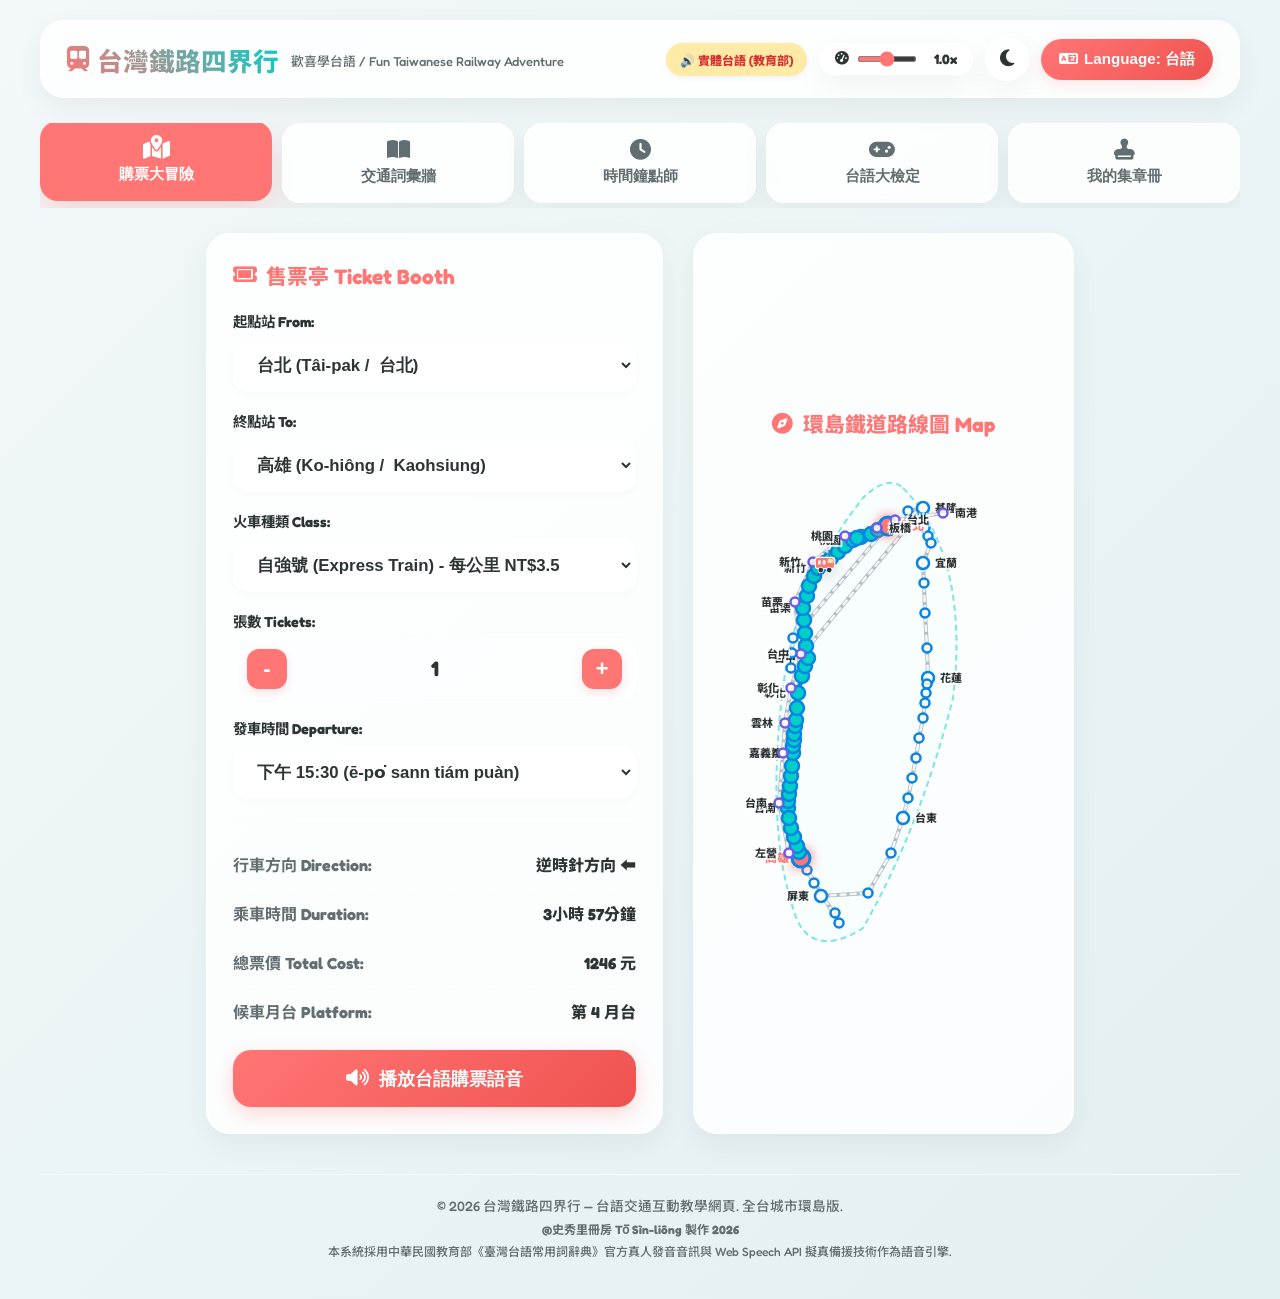
==== commit 0364be51: "v3.1 major update: fix app.js builder script slice truncation bug, successfully binding vocab JSON e" ====
--- a/index.html
+++ b/index.html
@@ -184,11 +184,20 @@
             <h2 class="card-title" id="ui-vocab-title"><i class="fa-solid fa-book-open"></i> 交通台語詞彙牆 Vocabulary</h2>
             <!-- Filter buttons -->
             <div class="vocab-filter">
-                <button class="filter-btn active" id="btn-filter-all" onclick="filterVocab('all')">全部 All</button>
-                <button class="filter-btn" id="btn-filter-vehicles" onclick="filterVocab('vehicles')">交通工具 Vehicles</button>
-                <button class="filter-btn" id="btn-filter-stations" onclick="filterVocab('stations')">鐵路場景 Stations</button>
-                <button class="filter-btn filter-btn-tra" id="btn-filter-tra-station" onclick="filterVocab('tra-station')">🚂 台鐵各站 TRA</button>
-                <button class="filter-btn filter-btn-hsr" id="btn-filter-hsr-station" onclick="filterVocab('hsr-station')">🚄 高鐵各站 HSR</button>
+                <div class="vocab-filter-row">
+                    <button class="filter-btn active" id="btn-filter-all" onclick="filterVocab('all')">全部 All</button>
+                    <button class="filter-btn" id="btn-filter-vehicles" onclick="filterVocab('vehicles')">交通工具 Vehicles</button>
+                    <button class="filter-btn" id="btn-filter-stations" onclick="filterVocab('stations')">鐵路場景 Stations</button>
+                </div>
+                <div class="vocab-filter-row" style="margin-top: 10px; display: flex; gap: 10px; justify-content: center;">
+                    <button class="filter-btn filter-btn-tra" id="btn-filter-tra-station" onclick="filterVocab('tra-station')">🚂 台鐵各站 TRA</button>
+                    <button class="filter-btn filter-btn-hsr" id="btn-filter-hsr-station" onclick="filterVocab('hsr-station')">🚄 高鐵各站 HSR</button>
+                </div>
+                <div class="vocab-filter-row vocab-filter-export" style="margin-top: 10px; display: flex; justify-content: center; width: 100%;">
+                    <button class="filter-btn filter-export-btn" id="btn-export-vocab">
+                        <i class="fa-solid fa-download"></i> 匯出 JSON
+                    </button>
+                </div>
             </div>
             <!-- Vocabulary Grid -->
             <div class="vocab-grid" id="vocab-container"></div>
--- a/style.css
+++ b/style.css
@@ -1379,4 +1379,21 @@
     font-size: 0.85rem;
     font-weight: 500;
     border-top: 1px solid var(--card-border);
-}+}
+
+/* Vocab Export Button Styles */
+.vocab-filter-export {
+    margin-top: 15px;
+    width: 100%;
+    display: flex;
+    justify-content: center;
+}
+.filter-export-btn {
+    background: linear-gradient(135deg, #636E72, #2D3436);
+    color: white;
+    border-color: transparent;
+}
+[data-theme="dark"] .filter-export-btn {
+    background: linear-gradient(135deg, #485460, #2f3640);
+}
+.filter-export-btn:hover { opacity: 0.9; }
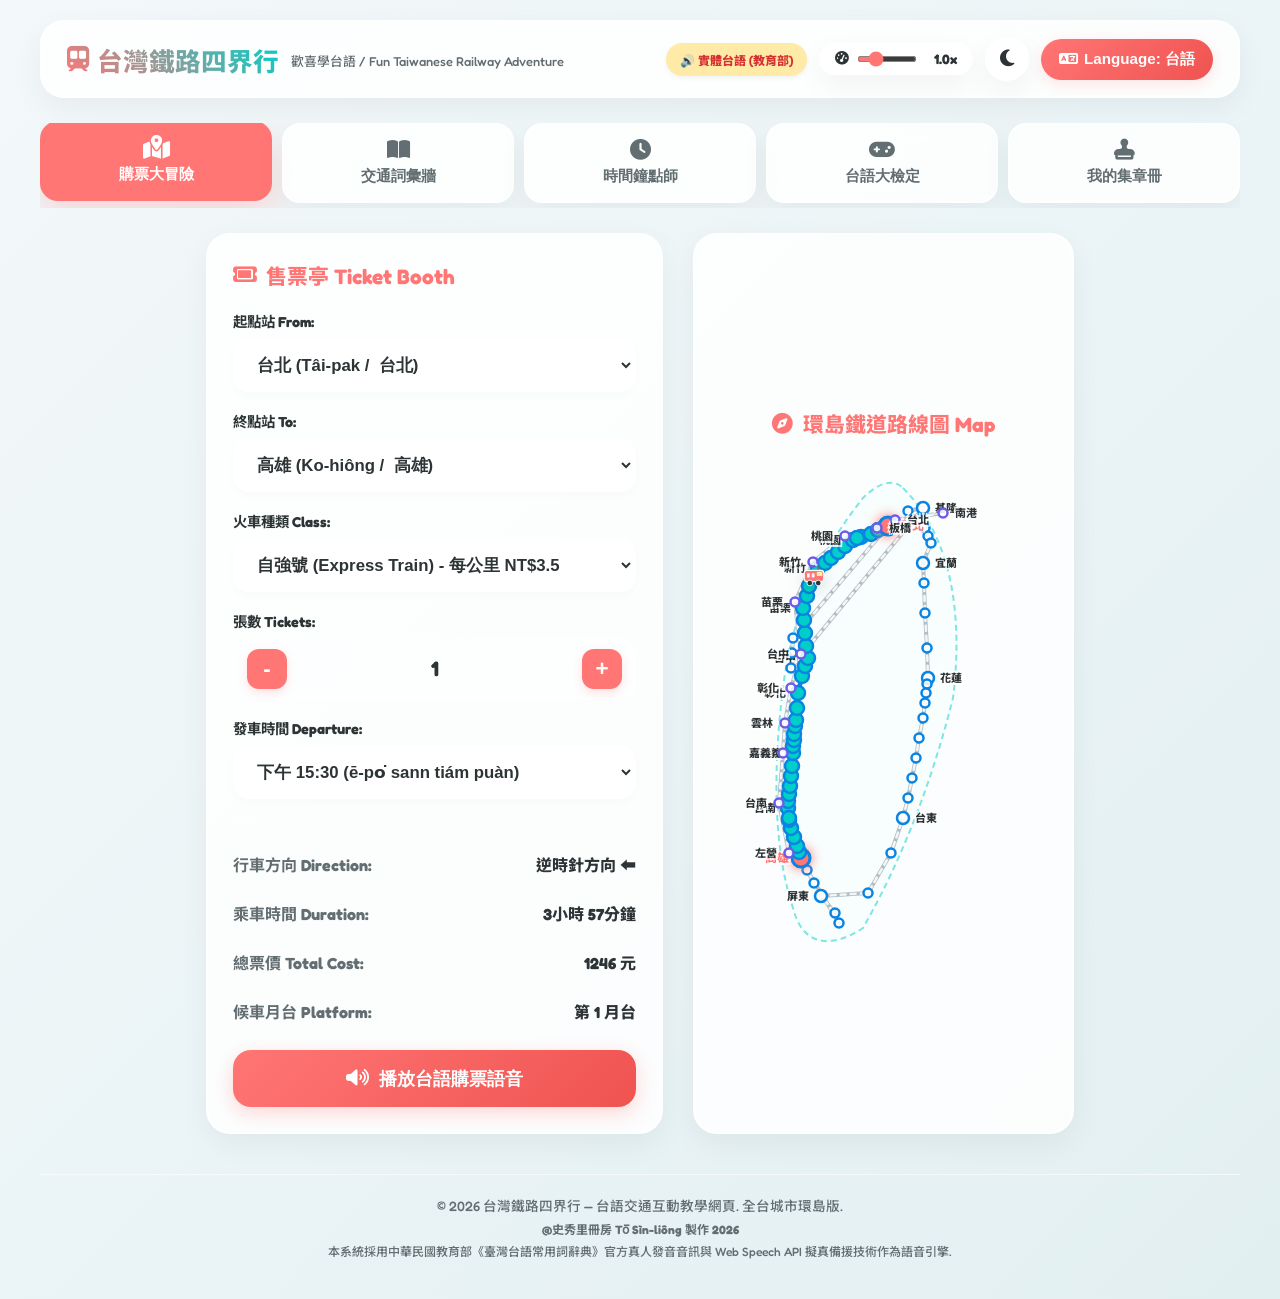
==== commit a9d9a1ca: "feat(ui): expand max speech rate slider limit to 2.5x" ====
--- a/index.html
+++ b/index.html
@@ -24,7 +24,7 @@
             <!-- Speech Rate Slider -->
             <div class="rate-controller" title="調整台語語速 (Speech Speed)">
                 <i class="fa-solid fa-gauge-high"></i>
-                <input type="range" id="speech-rate" min="0.5" max="1.5" step="0.1" value="1.0" onchange="updateSpeechRate(this.value)" oninput="updateSpeechRateLabel(this.value)" aria-label="Adjust speech rate">
+                <input type="range" id="speech-rate" min="0.5" max="2.5" step="0.1" value="1.0" onchange="updateSpeechRate(this.value)" oninput="updateSpeechRateLabel(this.value)" aria-label="Adjust speech rate">
                 <span id="speech-rate-label" class="rate-label">1.0x</span>
             </div>
             <!-- Dark Mode Toggle -->
